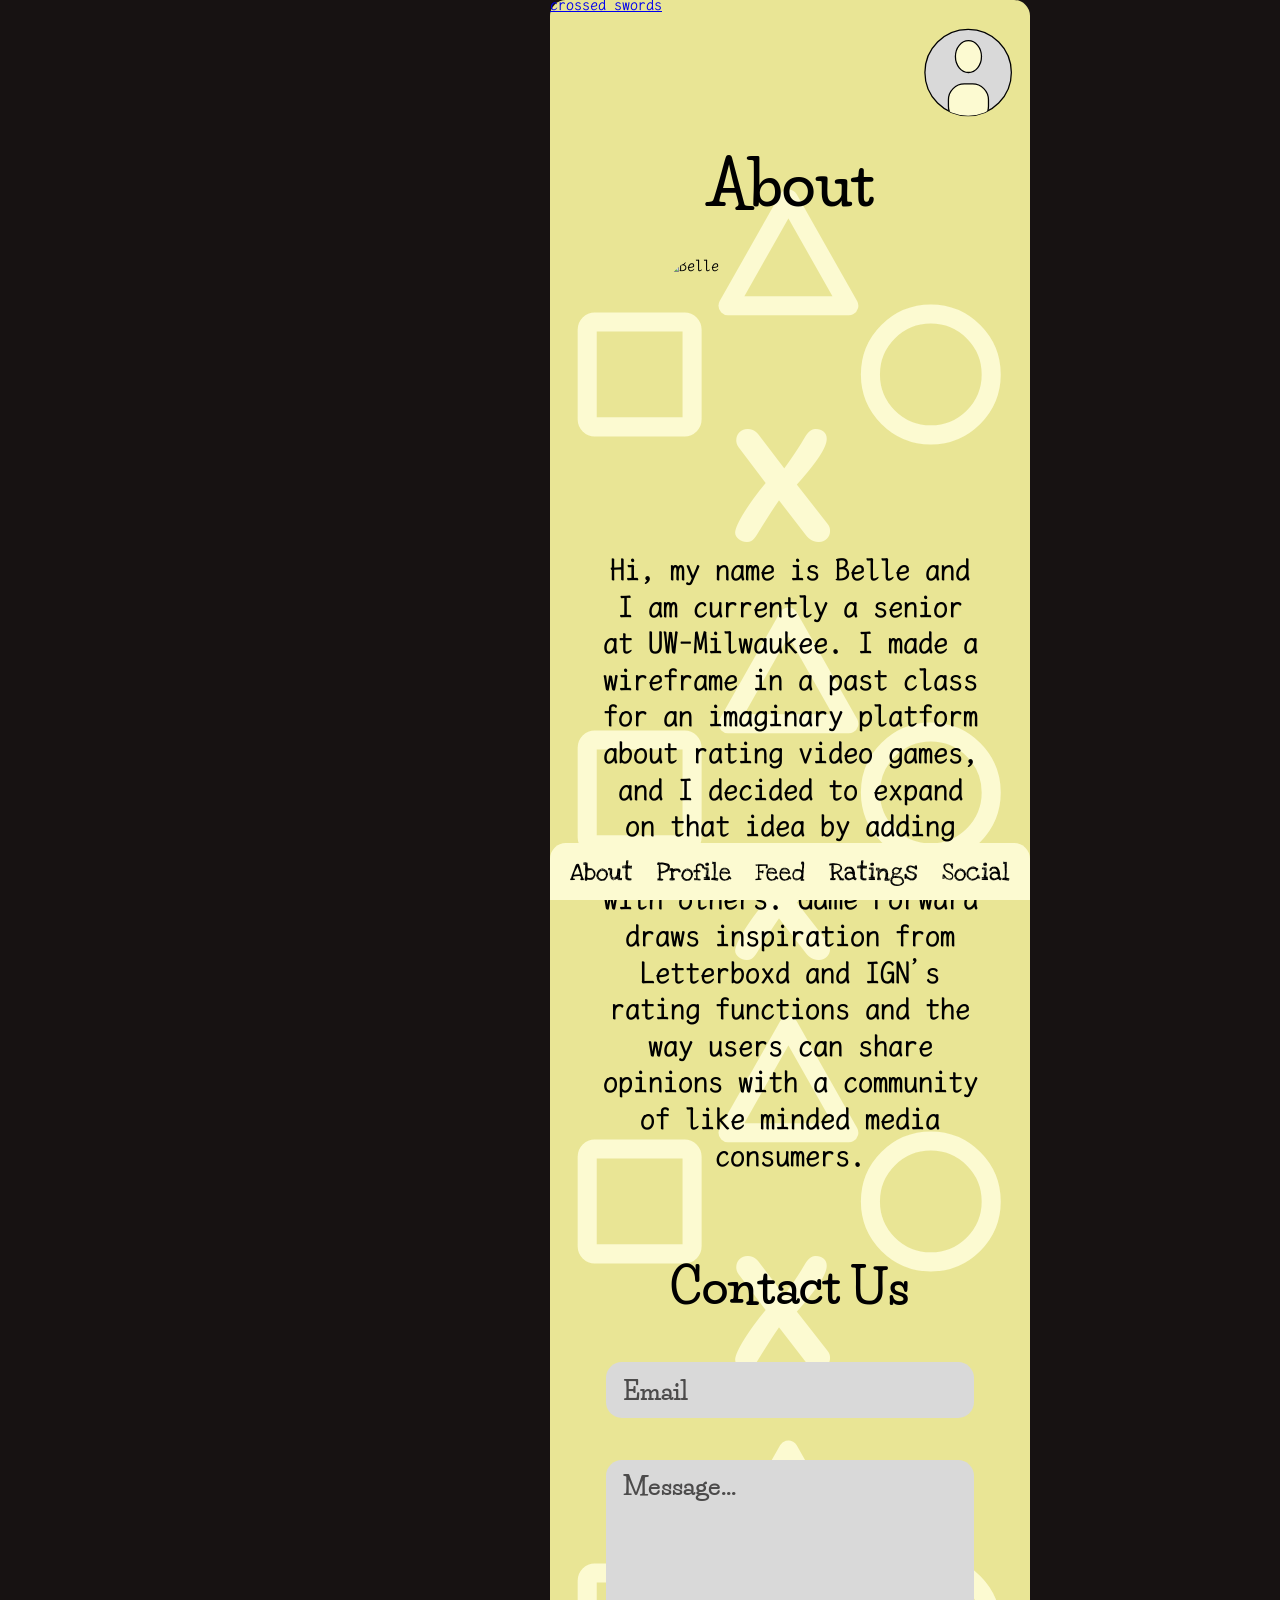
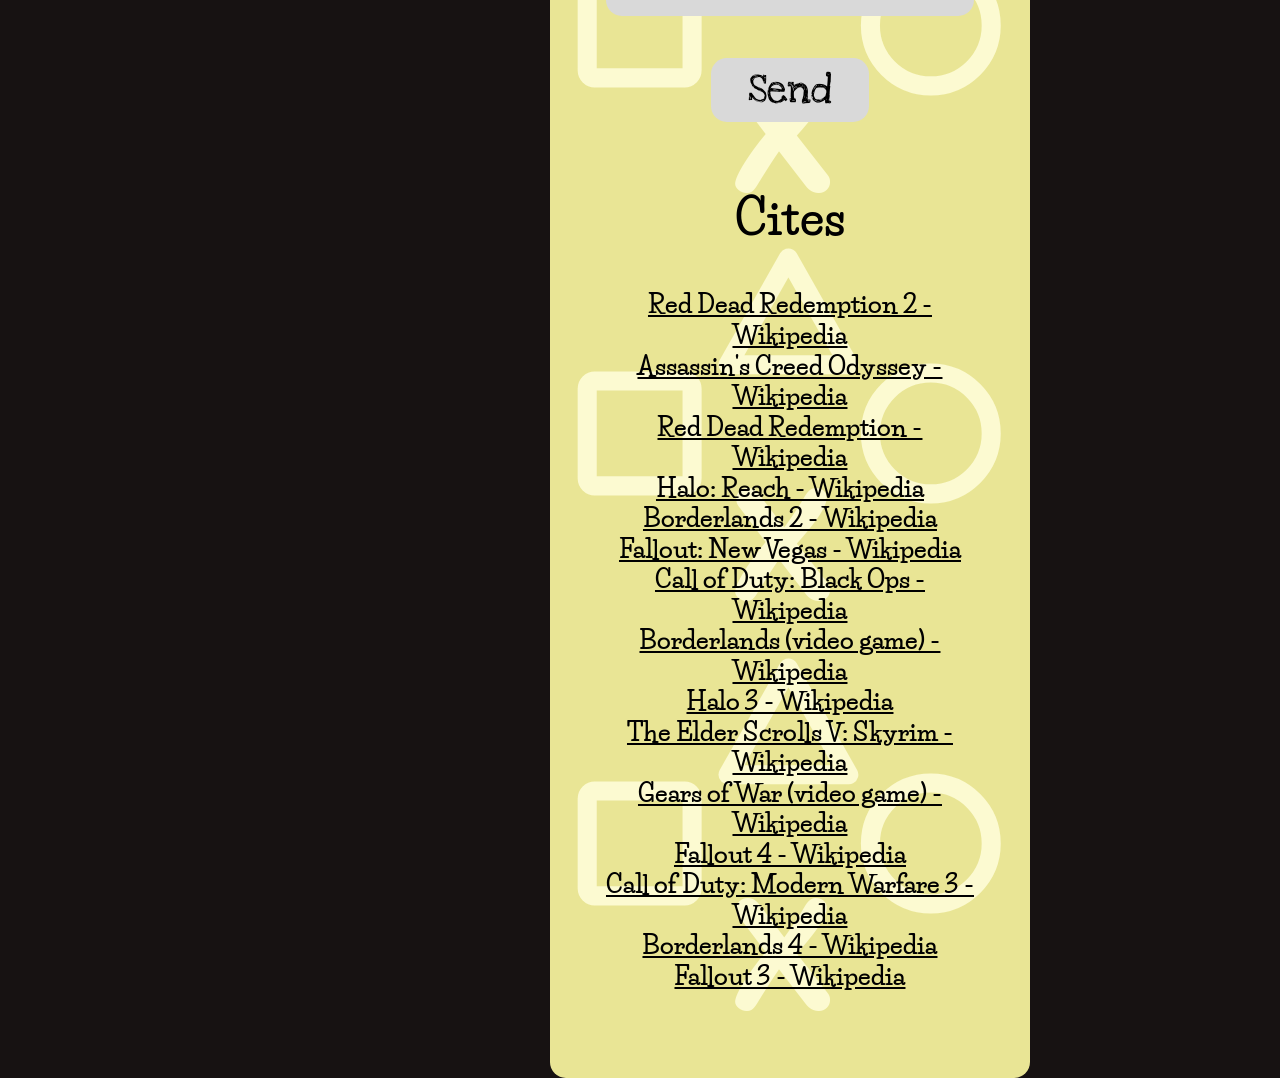
==== about.html @ 13262731 "home, about, profile pages" ====
<!DOCTYPE html>
<html lang="en">
<head>
  <meta charset="utf-8">
  <meta name="viewport" content="width=device-width, initial-scale=1">
  <title>About | Game Forward</title>

  <link rel="preconnect" href="https://fonts.googleapis.com">
  <link rel="preconnect" href="https://fonts.gstatic.com" crossorigin>
  <link href="https://fonts.googleapis.com/css2?family=Life+Savers:wght@800&family=LXGW+WenKai+Mono+TC:wght@700&family=Love+Ya+Like+A+Sister&family=Madimi+One&display=swap" rel="stylesheet">

  <link rel="stylesheet" href="styles.css">
</head>

<body>

  <!-- Reusable PlayStation-style symbol cluster (triangle, square, circle, X) used as background decoration -->
  <svg class="symbol-sprite" aria-hidden="true" focusable="false">
    <defs>
      <symbol id="symbol-cluster" viewBox="0 0 755 640">
        <g fill="none" stroke="#fcfad1" stroke-width="30" stroke-linejoin="round" stroke-linecap="round">
          <path d="M375 22 L470 190 H280 Z"/>
          <rect x="58.5" y="215.5" width="165" height="165" rx="12"/>
          <circle cx="599" cy="298" r="95"/>
        </g>
        <text x="366.5" y="560" text-anchor="middle" font-family="'Madimi One', sans-serif" font-size="250" fill="#fcfad1">X</text>
      </symbol>
    </defs>
  </svg>
  <div class="phone">
    <div class="screen screen--about">

      <!-- Background symbols (same cluster repeated six times) -->
      <svg class="cluster cluster--about-1" aria-hidden="true" focusable="false"><use href="#symbol-cluster"/></svg>
      <svg class="cluster cluster--about-2" aria-hidden="true" focusable="false"><use href="#symbol-cluster"/></svg>
      <svg class="cluster cluster--about-3" aria-hidden="true" focusable="false"><use href="#symbol-cluster"/></svg>
      <svg class="cluster cluster--about-4" aria-hidden="true" focusable="false"><use href="#symbol-cluster"/></svg>
      <svg class="cluster cluster--about-5" aria-hidden="true" focusable="false"><use href="#symbol-cluster"/></svg>
      <svg class="cluster cluster--about-6" aria-hidden="true" focusable="false"><use href="#symbol-cluster"/></svg>

      <header class="site-header">
        <a class="logo" href="index.html">
          <img src="assets/swords.png" alt="Game Forward logo: two crossed swords">
        </a>
        <a class="profile-link" href="profile.html">
          <svg viewBox="0 0 142 140" aria-hidden="true" focusable="false">
            <defs>
              <clipPath id="avatar-clip"><circle cx="71" cy="70" r="68"/></clipPath>
            </defs>
            <circle cx="71" cy="70" r="68" fill="#d9d9d9" stroke="#000" stroke-width="2"/>
            <g clip-path="url(#avatar-clip)" fill="#fcfad1" stroke="#000" stroke-width="2">
              <ellipse cx="71.5" cy="45" rx="20.5" ry="25"/>
              <rect x="40" y="88" width="63" height="60" rx="25"/>
            </g>
          </svg>
        </a>
        <h1>About</h1>
      </header>

      <main>
        <section class="about-me">
          <img class="about-photo" src="assets/IMG_8239_1.png" alt="Belle">
          <p class="intro intro--about">
            Hi, my name is Belle and I am currently a senior at UW-Milwaukee. I made a wireframe in a past class for an imaginary platform about rating video games, and I decided to expand on that idea by adding the aspect of connecting with others. Game Forward draws inspiration from Letterboxd and IGN’s rating functions and the way users can share opinions with a community of like minded media consumers.
          </p>
        </section>

        <section class="contact">
          <h2>Contact Us</h2>
          <form class="contact-form">
            <div class="field">
              <input type="email" placeholder="Email">
            </div>
            <div class="field">
              <textarea placeholder="Message..."></textarea>
            </div>
            <button class="send-button" type="submit">Send</button>
          </form>
        </section>

        <section class="cites">
          <h2>Cites</h2>
          <ul class="cite-list">
            <li><a href="https://en.wikipedia.org/wiki/Red_Dead_Redemption_2#Gameplay">Red Dead Redemption 2 - Wikipedia</a></li>
            <li><a href="https://en.wikipedia.org/wiki/Assassin%27s_Creed_Odyssey">Assassin's Creed Odyssey - Wikipedia</a></li>
            <li><a href="https://en.wikipedia.org/wiki/Red_Dead_Redemption">Red Dead Redemption - Wikipedia</a></li>
            <li><a href="https://en.wikipedia.org/wiki/Halo:_Reach">Halo: Reach - Wikipedia</a></li>
            <li><a href="https://en.wikipedia.org/wiki/Borderlands_2">Borderlands 2 - Wikipedia</a></li>
            <li><a href="https://en.wikipedia.org/wiki/Fallout:_New_Vegas">Fallout: New Vegas - Wikipedia</a></li>
            <li><a href="https://en.wikipedia.org/wiki/Call_of_Duty:_Black_Ops">Call of Duty: Black Ops - Wikipedia</a></li>
            <li><a href="https://en.wikipedia.org/wiki/Borderlands_(video_game)">Borderlands (video game) - Wikipedia</a></li>
            <li><a href="https://en.wikipedia.org/wiki/Halo_3">Halo 3 - Wikipedia</a></li>
            <li><a href="https://en.wikipedia.org/wiki/The_Elder_Scrolls_V:_Skyrim">The Elder Scrolls V: Skyrim - Wikipedia</a></li>
            <li><a href="https://en.wikipedia.org/wiki/Gears_of_War_(video_game)">Gears of War (video game) - Wikipedia</a></li>
            <li><a href="https://en.wikipedia.org/wiki/Fallout_4">Fallout 4 - Wikipedia</a></li>
            <li><a href="https://en.wikipedia.org/wiki/Call_of_Duty:_Modern_Warfare_3_(2011_video_game)">Call of Duty: Modern Warfare 3 - Wikipedia</a></li>
            <li><a href="https://en.wikipedia.org/wiki/Borderlands_4">Borderlands 4 - Wikipedia</a></li>
            <li><a href="https://en.wikipedia.org/wiki/Fallout_3">Fallout 3 - Wikipedia</a></li>
          </ul>
        </section>
      </main>

      <nav class="nav nav--about">
        <ul>
          <li><a href="about.html">About</a></li>
          <li><a href="profile.html">Profile</a></li>
          <li><a href="feed.html">Feed</a></li>
          <li><a href="rating.html">Ratings</a></li>
          <li><a href="social.html">Social</a></li>
        </ul>
      </nav>

    </div>
  </div>
</body>
</html>
---- styles.css ----
/* ==========================================================================
   Game Forward - Home, About, and Profile pages
   Built from the Figma frames (755px wide designs).
   All sizes use --u, which equals 1 design pixel scaled to the phone width,
   so the layout matches the mockup at any screen size.
   ========================================================================== */

:root {
  --primary-blue: #9f96fd;
  --secondary-blue: #cdc9fd;
  --tertiary: #d9d9d9;
  --button-hover: #4c4b4b;
  --black-text: #000;
  --page-bg: #171212;

  /* About page colors */
  --yellow-primary: #e9e595;
  --yellow-secondary: #fcfad1;

  /* Profile page colors */
  --red-primary: #ae5267;
  --red-secondary: #fdbccb;
  --white-text: #fff;

  --font-title: "Life Savers", Georgia, serif;
  --font-body: "LXGW WenKai Mono TC", "Courier New", monospace;
  --font-button: "Love Ya Like A Sister", "Comic Sans MS", cursive;
}

*,
*::before,
*::after {
  box-sizing: border-box;
}

html {
  -webkit-text-size-adjust: 100%;
}

body {
  margin: 0;
  min-height: 100vh;
  display: flex;
  justify-content: center;
  background: var(--page-bg);
  color: var(--black-text);
  font-family: var(--font-body);
}

.visually-hidden {
  position: absolute;
  width: 1px;
  height: 1px;
  margin: -1px;
  padding: 0;
  overflow: hidden;
  clip: rect(0, 0, 0, 0);
  white-space: nowrap;
  border: 0;
}

/* Holds the reusable symbol shapes. It takes up no space on the page. */
.symbol-defs {
  position: absolute;
  width: 0;
  height: 0;
}

/* ---------- Phone frame ---------- */

.phone {
  container-type: inline-size;
  width: 100%;
  max-width: 480px;
}

.screen {
  --u: calc(100cqw / 755);

  position: relative;
  display: flex;
  flex-direction: column;
  min-height: 100vh;
  overflow-x: clip;
  background: var(--primary-blue);
}

@media (min-width: 520px) {
  .screen {
    border-radius: calc(var(--u) * 25);
  }
}

/* ---------- Background symbols ---------- */

.cluster {
  position: absolute;
  left: 0;
  z-index: 0;
  width: 100%;
  height: auto;
  aspect-ratio: 755 / 640;
  pointer-events: none;
}

.cluster--hero     { top: calc(var(--u) * 291); }
.cluster--signup   { top: calc(var(--u) * 948); }
.cluster--trending { top: calc(var(--u) * 1592); }

/* About page has six symbol clusters */
.cluster--about-1 { top: calc(var(--u) * 291); }
.cluster--about-2 { top: calc(var(--u) * 948); }
.cluster--about-3 { top: calc(var(--u) * 1592); }
.cluster--about-4 { top: calc(var(--u) * 2259); }
.cluster--about-5 { top: calc(var(--u) * 2901); }
.cluster--about-6 { top: calc(var(--u) * 3545); }

/* Profile page has four symbol clusters (the last one is cut off by the screen) */
.cluster--profile-1 { top: calc(var(--u) * 291); }
.cluster--profile-2 { top: calc(var(--u) * 948); }
.cluster--profile-3 { top: calc(var(--u) * 1592); }
.cluster--profile-4 { top: calc(var(--u) * 2294); }

/* ---------- Header ---------- */

.site-header {
  position: relative;
  z-index: 1;
  padding-top: calc(var(--u) * 233);
}

.logo {
  position: absolute;
  top: calc(var(--u) * -37);
  left: 0;
  display: block;
  width: calc(var(--u) * 375);
}

.logo img {
  display: block;
  width: 100%;
  height: auto;
}

.profile-link {
  position: absolute;
  top: calc(var(--u) * 44);
  right: calc(var(--u) * 26);
  display: block;
  width: calc(var(--u) * 142);
  border-radius: 50%;
}

.profile-link svg,
.profile-link img {
  display: block;
  width: 100%;
  height: auto;
}

h1 {
  margin: 0;
  padding-inline: calc(var(--u) * 60);
  font-family: var(--font-title);
  font-weight: 800;
  font-size: calc(var(--u) * 96);
  line-height: 1.2;
  text-align: center;
}

/* ---------- Main content ---------- */

main {
  position: relative;
  z-index: 1;
  flex: 1;
  padding-bottom: calc(var(--u) * 46);
}

.intro {
  width: calc(var(--u) * 608);
  max-width: 100%;
  margin: calc(var(--u) * 87) auto 0;
  font-weight: 700;
  font-size: calc(var(--u) * 48);
  line-height: 1.15;
  text-align: center;
}

h2 {
  margin: 0;
  font-family: var(--font-title);
  font-weight: 800;
  font-size: calc(var(--u) * 75);
  line-height: 1.2;
  text-align: center;
}

/* ---------- Sign-up ---------- */

.signup {
  margin-top: calc(var(--u) * 147);
}

.signup-form {
  display: flex;
  flex-direction: column;
  align-items: center;
  gap: calc(var(--u) * 66);
  margin-top: calc(var(--u) * 32);
}

.field {
  width: calc(var(--u) * 578);
  max-width: 100%;
}

.field input,
.field textarea {
  display: block;
  width: 100%;
  height: calc(var(--u) * 88);
  padding: 0 calc(var(--u) * 26);
  border: 0;
  border-radius: calc(var(--u) * 25);
  background: var(--tertiary);
  color: var(--black-text);
  font-family: var(--font-title);
  font-weight: 800;
  font-size: calc(var(--u) * 40);
}

.field input::placeholder,
.field textarea::placeholder {
  color: var(--button-hover);
  opacity: 1;
}

.create-button,
.send-button,
.edit-button {
  width: calc(var(--u) * 247);
  height: calc(var(--u) * 101);
  border: 0;
  border-radius: calc(var(--u) * 25);
  background: var(--tertiary);
  color: var(--black-text);
  font-family: var(--font-button);
  font-size: calc(var(--u) * 64);
  line-height: 1;
  cursor: pointer;
  transition: background-color 0.15s, color 0.15s;
}

.create-button:hover,
.send-button:hover,
.edit-button:hover {
  background: var(--button-hover);
  color: var(--tertiary);
}

/* ---------- Trending games ---------- */

.trending {
  margin-top: calc(var(--u) * 114);
}

.trending h2 {
  width: calc(var(--u) * 332);
  margin-inline: auto;
}

.covers {
  display: flex;
  justify-content: space-between;
  margin: calc(var(--u) * 55) 0 0;
  padding: 0 calc(var(--u) * 33) 0 calc(var(--u) * 26);
  list-style: none;
}

.cover {
  height: calc(var(--u) * 365);
}

.cover--rdr2 { width: calc(var(--u) * 302); }
.cover--acod { width: calc(var(--u) * 286); }

.cover a {
  position: relative;
  display: block;
  width: 100%;
  height: 100%;
  overflow: hidden;
  border-radius: calc(var(--u) * 25);
  background: var(--secondary-blue); /* shows if an image is missing */
}

.cover img {
  display: block;
  width: 100%;
  height: 100%;
  object-fit: cover;
}

/* "Add Rating" layer that sits on top of the cover. Hidden until hover or keyboard focus. */
.cover-hover {
  position: absolute;
  top: 0;
  left: 0;
  display: flex;
  justify-content: center;
  align-items: flex-end;
  width: 100%;
  height: 100%;
  padding-bottom: calc(var(--u) * 24);
  background: rgba(76, 75, 75, 0.65);
  color: var(--white-text);
  font-family: var(--font-button);
  font-size: calc(var(--u) * 40);
  text-shadow:
    -2px -2px 0 var(--black-text),
    2px -2px 0 var(--black-text),
    -2px 2px 0 var(--black-text),
    2px 2px 0 var(--black-text);
  opacity: 0;
  transition: opacity 0.15s;
}

.cover a:hover .cover-hover,
.cover a:focus-visible .cover-hover {
  opacity: 1;
}

/* ---------- Navigation bar ---------- */

.nav {
  position: sticky;
  bottom: 0;
  z-index: 2;
  height: calc(var(--u) * 91);
  margin-top: auto;
  overflow: hidden;
  border-radius: calc(var(--u) * 25) calc(var(--u) * 25) 0 0;
  background: var(--secondary-blue);
}

.nav ul {
  display: flex;
  justify-content: space-between;
  align-items: flex-start;
  margin: 0;
  padding: calc(var(--u) * 14) calc(var(--u) * 26) 0;
  list-style: none;
}

.nav a {
  display: block;
  padding: calc(var(--u) * 10) calc(var(--u) * 6);
  color: var(--black-text);
  font-family: var(--font-button);
  font-size: calc(var(--u) * 40);
  line-height: 1.2;
  text-decoration: none;
}

.nav a:hover {
  color: var(--button-hover);
  text-decoration: underline;
}

/* ---------- About page ---------- */

/* Yellow version of the page and nav bar */
.screen--about {
  background: var(--yellow-primary);
}

.nav--about {
  background: var(--yellow-secondary);
}

.about-photo {
  display: block;
  width: calc(var(--u) * 401);
  height: calc(var(--u) * 411);
  margin: calc(var(--u) * 55) auto 0;
  border-radius: calc(var(--u) * 71);
  object-fit: cover;
}

/* Uses the same look as .intro, with different spacing */
.intro--about {
  margin-top: calc(var(--u) * 54);
  line-height: 1.2;
}

/* ---------- Contact form ---------- */

.contact {
  margin-top: calc(var(--u) * 134);
}

.contact-form {
  display: flex;
  flex-direction: column;
  align-items: center;
  gap: calc(var(--u) * 66);
  margin-top: calc(var(--u) * 72);
}

.field textarea {
  height: calc(var(--u) * 245);
  padding: calc(var(--u) * 15) calc(var(--u) * 26);
  resize: none;
}

/* ---------- Cites ---------- */

.cites {
  margin-top: calc(var(--u) * 106);
}

.cite-list {
  width: calc(var(--u) * 598);
  max-width: 100%;
  margin: calc(var(--u) * 67) auto 0;
  padding: 0;
  list-style: none;
  text-align: center;
  font-family: var(--font-title);
  font-weight: 800;
  font-size: calc(var(--u) * 40);
  line-height: 1.2;
}

.cite-list a {
  color: var(--black-text);
}

.cite-list a:hover {
  color: var(--button-hover);
}

/* ---------- Profile page ---------- */

/* Red version of the page and nav bar */
.screen--profile {
  overflow: clip; /* hides the part of the last symbol cluster that hangs off the bottom */
  background: var(--red-primary);
}

.nav--profile {
  background: var(--red-secondary);
}

.main--profile {
  padding-bottom: calc(var(--u) * 68);
}

.avatar-large {
  display: block;
  width: calc(var(--u) * 243);
  height: auto;
  margin: calc(var(--u) * 51) auto 0;
}

.username {
  margin-top: calc(var(--u) * 43);
}

/* Uses the same look as .intro, with different spacing */
.intro--profile {
  margin-top: calc(var(--u) * 33);
}

.edit-button {
  display: block;
  width: calc(var(--u) * 409);
  height: calc(var(--u) * 87);
  margin: calc(var(--u) * 52) auto 0;
}

.genres {
  margin-top: calc(var(--u) * 121);
}

.genre-list {
  display: flex;
  justify-content: center;
  gap: calc(var(--u) * 27);
  margin: calc(var(--u) * 70) 0 0;
  padding: 0;
  list-style: none;
}

.genre {
  padding: 0 calc(var(--u) * 12);
  border-radius: calc(var(--u) * 25);
  background: var(--red-secondary);
  font-family: var(--font-button);
  font-size: calc(var(--u) * 64);
  line-height: calc(var(--u) * 74);
}

.top-games {
  margin-top: calc(var(--u) * 102);
}

.game-list {
  display: flex;
  flex-wrap: wrap;
  justify-content: center;
  gap: calc(var(--u) * 37) calc(var(--u) * 53);
  width: calc(var(--u) * 665);
  max-width: 100%;
  margin: calc(var(--u) * 83) auto 0;
  padding: 0;
  list-style: none;
}

.game {
  width: calc(var(--u) * 306);
  height: calc(var(--u) * 303);
}

.game a {
  position: relative;
  display: block;
  width: 100%;
  height: 100%;
  overflow: hidden;
  border-radius: calc(var(--u) * 50);
  background: var(--red-secondary); /* shows if an image is missing */
}

.game img {
  display: block;
  width: 100%;
  height: 100%;
  object-fit: cover;
}

/* "View Rating" layer that sits on top of the cover. Hidden until hover. */
.game-hover {
  position: absolute;
  top: 0;
  left: 0;
  display: flex;
  justify-content: center;
  align-items: center;
  width: 100%;
  height: 100%;
  background: rgba(76, 75, 75, 0.65);
  color: var(--white-text);
  font-family: var(--font-button);
  font-size: calc(var(--u) * 45);
  text-shadow:
    -2px -2px 0 var(--black-text),
    2px -2px 0 var(--black-text),
    -2px 2px 0 var(--black-text),
    2px 2px 0 var(--black-text);
  opacity: 0;
  transition: opacity 0.15s;
}

.game a:hover .game-hover,
.game a:focus-visible .game-hover {
  opacity: 1;
}

/* ---------- Focus + motion ---------- */

a:focus-visible,
input:focus-visible,
textarea:focus-visible,
button:focus-visible {
  outline: 3px solid var(--black-text);
  outline-offset: 3px;
}

@media (prefers-reduced-motion: reduce) {
  * {
    transition: none !important;
  }
}
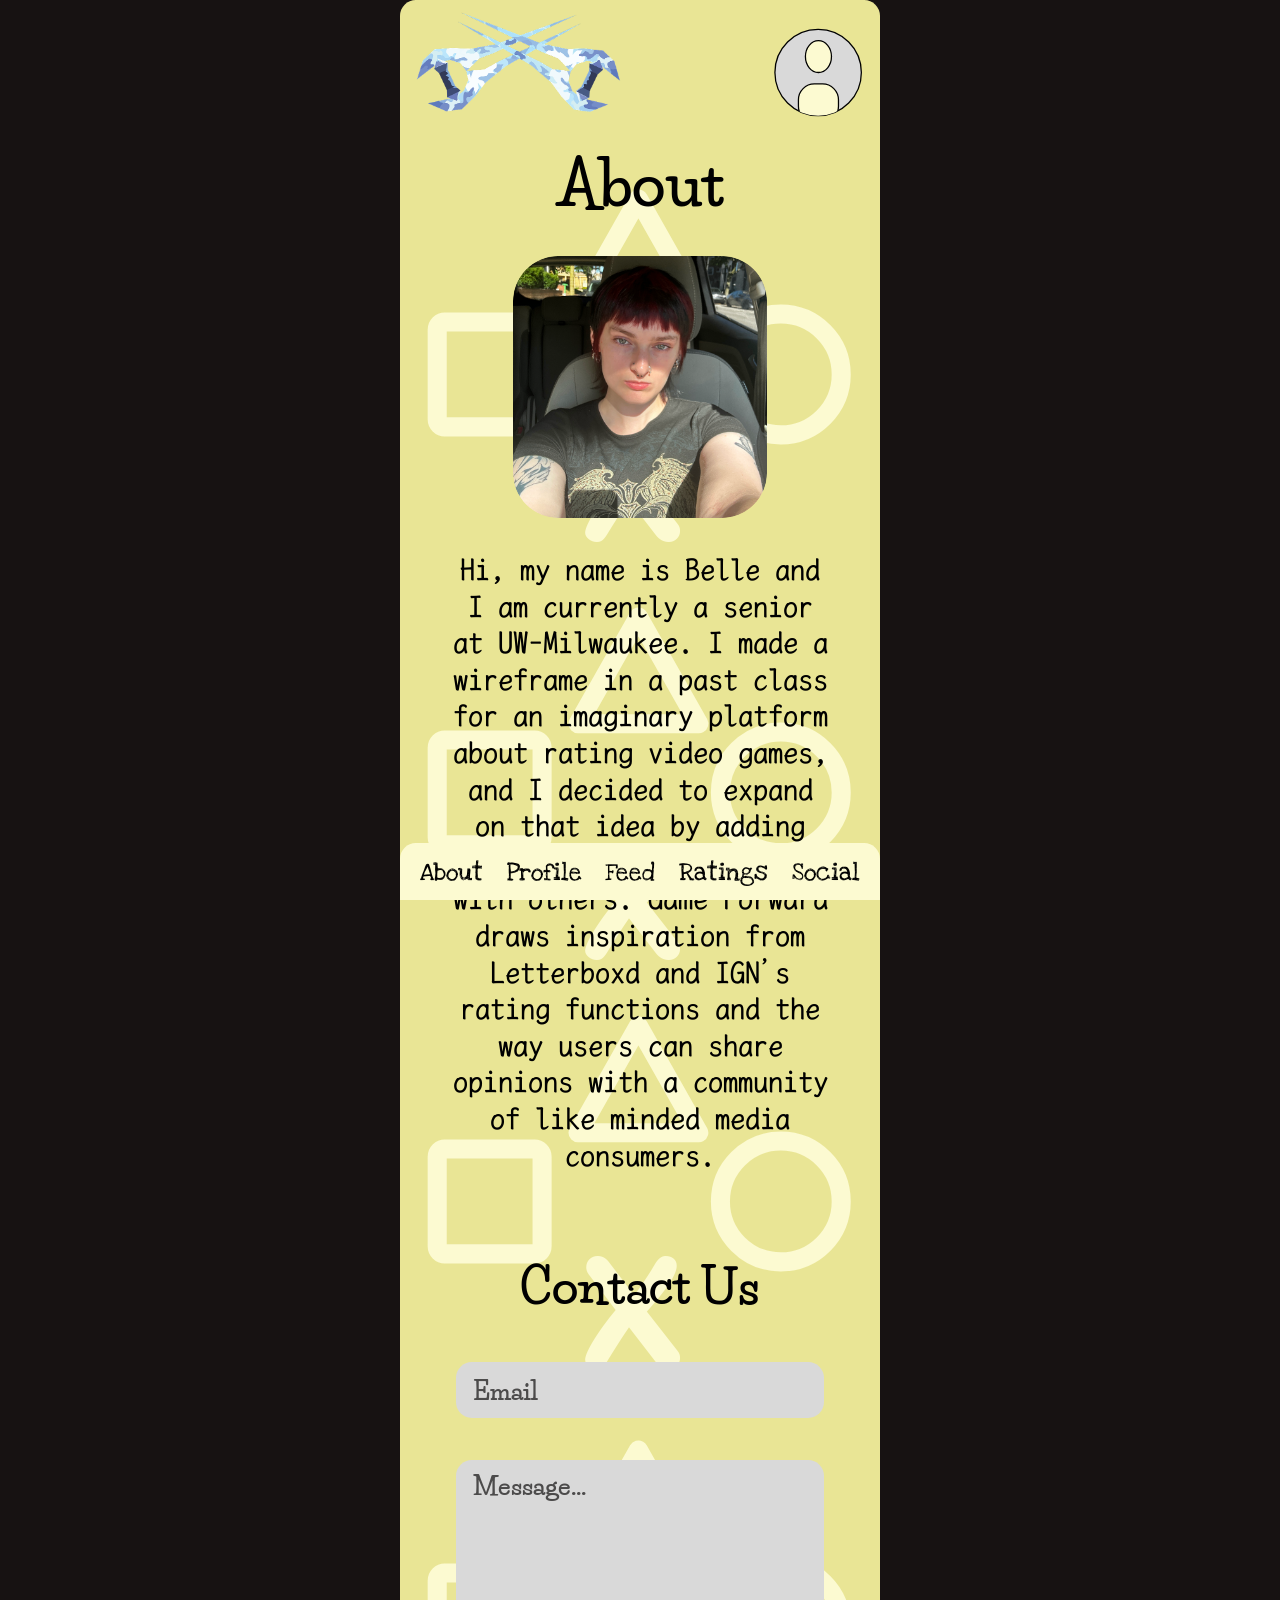
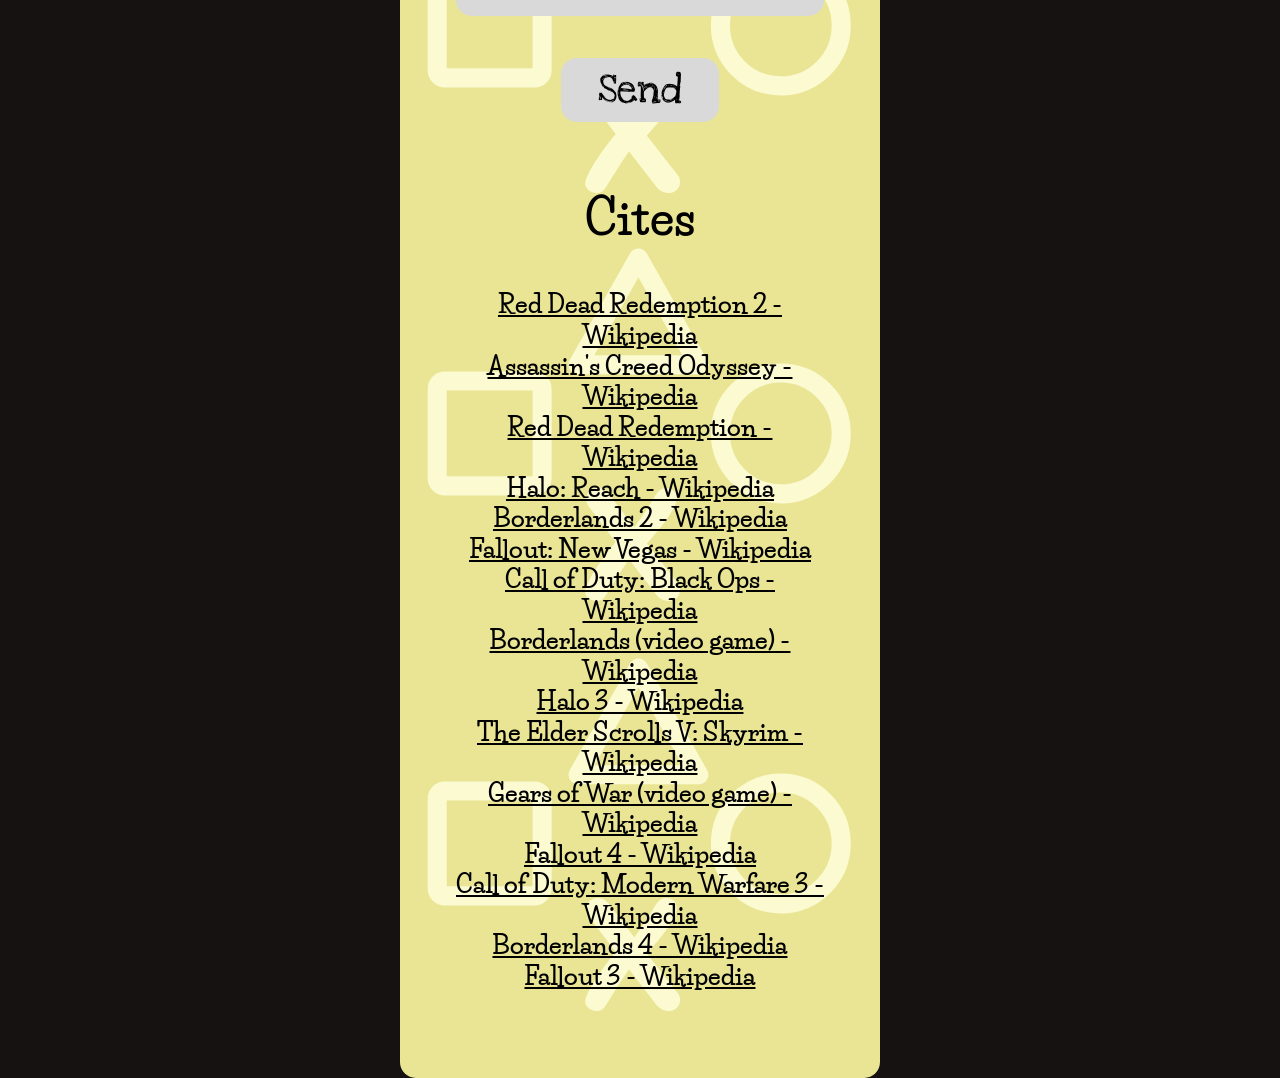
==== commit a3d6fd47: "fixing nav" ====
--- a/about.html
+++ b/about.html
@@ -105,7 +105,7 @@
           <li><a href="about.html">About</a></li>
           <li><a href="profile.html">Profile</a></li>
           <li><a href="feed.html">Feed</a></li>
-          <li><a href="rating.html">Ratings</a></li>
+          <li><a href="ratings.html">Ratings</a></li>
           <li><a href="social.html">Social</a></li>
         </ul>
       </nav>
--- a/styles.css
+++ b/styles.css
@@ -1,9 +1,16 @@
 /* ==========================================================================
-   Game Forward - Home, About, and Profile pages
+   Game Forward - Home, About, Profile, and Feed pages
    Built from the Figma frames (755px wide designs).
    All sizes use --u, which equals 1 design pixel scaled to the phone width,
    so the layout matches the mockup at any screen size.
    ========================================================================== */
+
+/* Holds the shared symbol cluster drawing; takes up no space */
+.symbol-sprite {
+  position: absolute;
+  width: 0;
+  height: 0;
+}
 
 :root {
   --primary-blue: #9f96fd;
@@ -20,7 +27,13 @@
   /* Profile page colors */
   --red-primary: #ae5267;
   --red-secondary: #fdbccb;
-  --white-text: #fff;
+  --white-text: #d9d9d9;
+
+  /* Feed page colors */
+  --green-primary: #93e99d;
+  --green-secondary: #cafdd0;
+  --like-hover: #c7fc9f;
+  --dislike-hover: #ae5267;
 
   --font-title: "Life Savers", Georgia, serif;
   --font-body: "LXGW WenKai Mono TC", "Courier New", monospace;
@@ -120,6 +133,17 @@
 .cluster--profile-2 { top: calc(var(--u) * 948); }
 .cluster--profile-3 { top: calc(var(--u) * 1592); }
 .cluster--profile-4 { top: calc(var(--u) * 2294); }
+
+/* Feed page has nine symbol clusters (the last one is cut off by the screen) */
+.cluster--feed-1 { top: calc(var(--u) * 291); }
+.cluster--feed-2 { top: calc(var(--u) * 948); }
+.cluster--feed-3 { top: calc(var(--u) * 1592); }
+.cluster--feed-4 { top: calc(var(--u) * 2243); }
+.cluster--feed-5 { top: calc(var(--u) * 2900); }
+.cluster--feed-6 { top: calc(var(--u) * 3544); }
+.cluster--feed-7 { top: calc(var(--u) * 4186); }
+.cluster--feed-8 { top: calc(var(--u) * 4843); }
+.cluster--feed-9 { top: calc(var(--u) * 5487); }
 
 /* ---------- Header ---------- */
 
@@ -279,10 +303,6 @@
   list-style: none;
 }
 
-.cover {
-  height: calc(var(--u) * 365);
-}
-
 .cover--rdr2 { width: calc(var(--u) * 302); }
 .cover--acod { width: calc(var(--u) * 286); }
 
@@ -365,8 +385,8 @@
 }
 
 .nav a:hover {
-  color: var(--button-hover);
-  text-decoration: underline;
+  color: var(--white-text);
+  text-shadow: 0 0 10px rgb(0,0,0);
 }
 
 /* ---------- About page ---------- */
@@ -569,6 +589,184 @@
   opacity: 1;
 }
 
+/* ---------- Feed page ---------- */
+
+/* Green version of the page and nav bar */
+.screen--feed {
+  overflow: clip; /* hides the part of the last symbol cluster that hangs off the bottom */
+  background: var(--green-primary);
+}
+
+.nav--feed {
+  background: var(--green-secondary);
+}
+
+.main--feed {
+  padding-top: calc(var(--u) * 11);
+  padding-bottom: calc(var(--u) * 82);
+}
+
+/* One game review: cover, review text, then the row of avatar, comment box, and votes */
+.post {
+  margin-top: calc(var(--u) * 40);
+}
+
+/* Game covers alternate between a wider and a narrower size */
+.cover {
+  display: block;
+  height: 0 auto;
+  margin: 0 auto;
+  border-radius: calc(var(--u) * 25);
+  object-fit: cover;
+  background: var(--green-secondary); /* shows if an image is missing */
+}
+
+.cover-wide   { width: calc(var(--u) * 436); }
+.cover-narrow { width: calc(var(--u) * 413); }
+
+.review {
+  width: calc(var(--u) * 596);
+  max-width: 100%;
+  margin: calc(var(--u) * 21) auto 0;
+  font-family: var(--font-title);
+  font-weight: 800;
+  font-size: calc(var(--u) * 20);
+  line-height: 1.2;
+  text-align: center;
+}
+
+/* Row: avatar on the left, comment box in the middle, like and dislike on the right */
+.reaction {
+  display: flex;
+  align-items: flex-start;
+  margin-top: calc(var(--u) * 5);
+  padding: 0 calc(var(--u) * 66);
+}
+
+.poster {
+  display: block;
+  flex: none;
+  width: calc(var(--u) * 105);
+  color: var(--black-text);
+  text-align: center;
+  text-decoration: none;
+}
+
+.poster-avatar {
+  display: block;
+  width: calc(var(--u) * 105);
+  height: calc(var(--u) * 105);
+  border-radius: 50%;
+}
+
+.poster-name {
+  display: block;
+  margin-top: calc(var(--u) * 4);
+  font-family: var(--font-title);
+  font-weight: 800;
+  font-size: calc(var(--u) * 24);
+  line-height: 1.2;
+}
+
+.comment-input {
+  display: block;
+  flex: none;
+  width: calc(var(--u) * 390);
+  height: calc(var(--u) * 114);
+  margin: calc(var(--u) * 13) 0 0 calc(var(--u) * 39);
+  padding: 0 calc(var(--u) * 18);
+  border: 0;
+  border-radius: calc(var(--u) * 25);
+  background: var(--tertiary);
+  color: var(--black-text);
+  font-family: var(--font-title);
+  font-weight: 800;
+  font-size: calc(var(--u) * 40);
+}
+
+.comment-input::placeholder {
+  color: var(--button-hover);
+  opacity: 1;
+}
+
+/* ---------- Like and dislike buttons ---------- */
+
+.votes {
+  display: flex;
+  flex-direction: column;
+  gap: calc(var(--u) * 19);
+  margin: calc(var(--u) * 13) 0 0 calc(var(--u) * 19);
+}
+
+.vote {
+  display: block;
+  position: relative;
+  width: calc(var(--u) * 70);
+  height: calc(var(--u) * 47);
+  cursor: pointer;
+}
+
+/* The real radio button is invisible. Clicking the label still selects it. */
+.vote-input {
+  position: absolute;
+  opacity: 0;
+}
+
+/* Two faces for each button: "idle" is the + or -, "done" shows after it is clicked */
+.vote-idle,
+.vote-done {
+  display: flex;
+  justify-content: center;
+  align-items: center;
+  width: 100%;
+  height: 100%;
+  border-radius: calc(var(--u) * 50);
+  font-family: var(--font-title);
+  font-weight: 800;
+  font-size: calc(var(--u) * 55);
+  line-height: 1;
+  transition: background-color 0.15s;
+}
+
+.vote-idle {
+  background: var(--tertiary);
+}
+
+.vote-done {
+  display: none;
+}
+
+.vote-input:checked ~ .vote-idle {
+  display: none;
+}
+
+.vote-input:checked ~ .vote-done {
+  display: flex;
+}
+
+/* Like button: gray, then green on hover, then a check mark once clicked */
+.vote-like:hover .vote-idle,
+.vote-like .vote-done {
+  background: var(--like-hover);
+}
+
+.vote-like .vote-done {
+  font-family: var(--font-button);
+  font-weight: 400;
+}
+
+/* Dislike button: gray, then red on hover, then an x once clicked */
+.vote-dislike:hover .vote-idle,
+.vote-dislike .vote-done {
+  background: var(--dislike-hover);
+}
+
+.vote-input:focus-visible ~ .vote-idle,
+.vote-input:focus-visible ~ .vote-done {
+  outline: 3px solid var(--black-text);
+  outline-offset: 3px;
+}
+
 /* ---------- Focus + motion ---------- */
 
 a:focus-visible,
